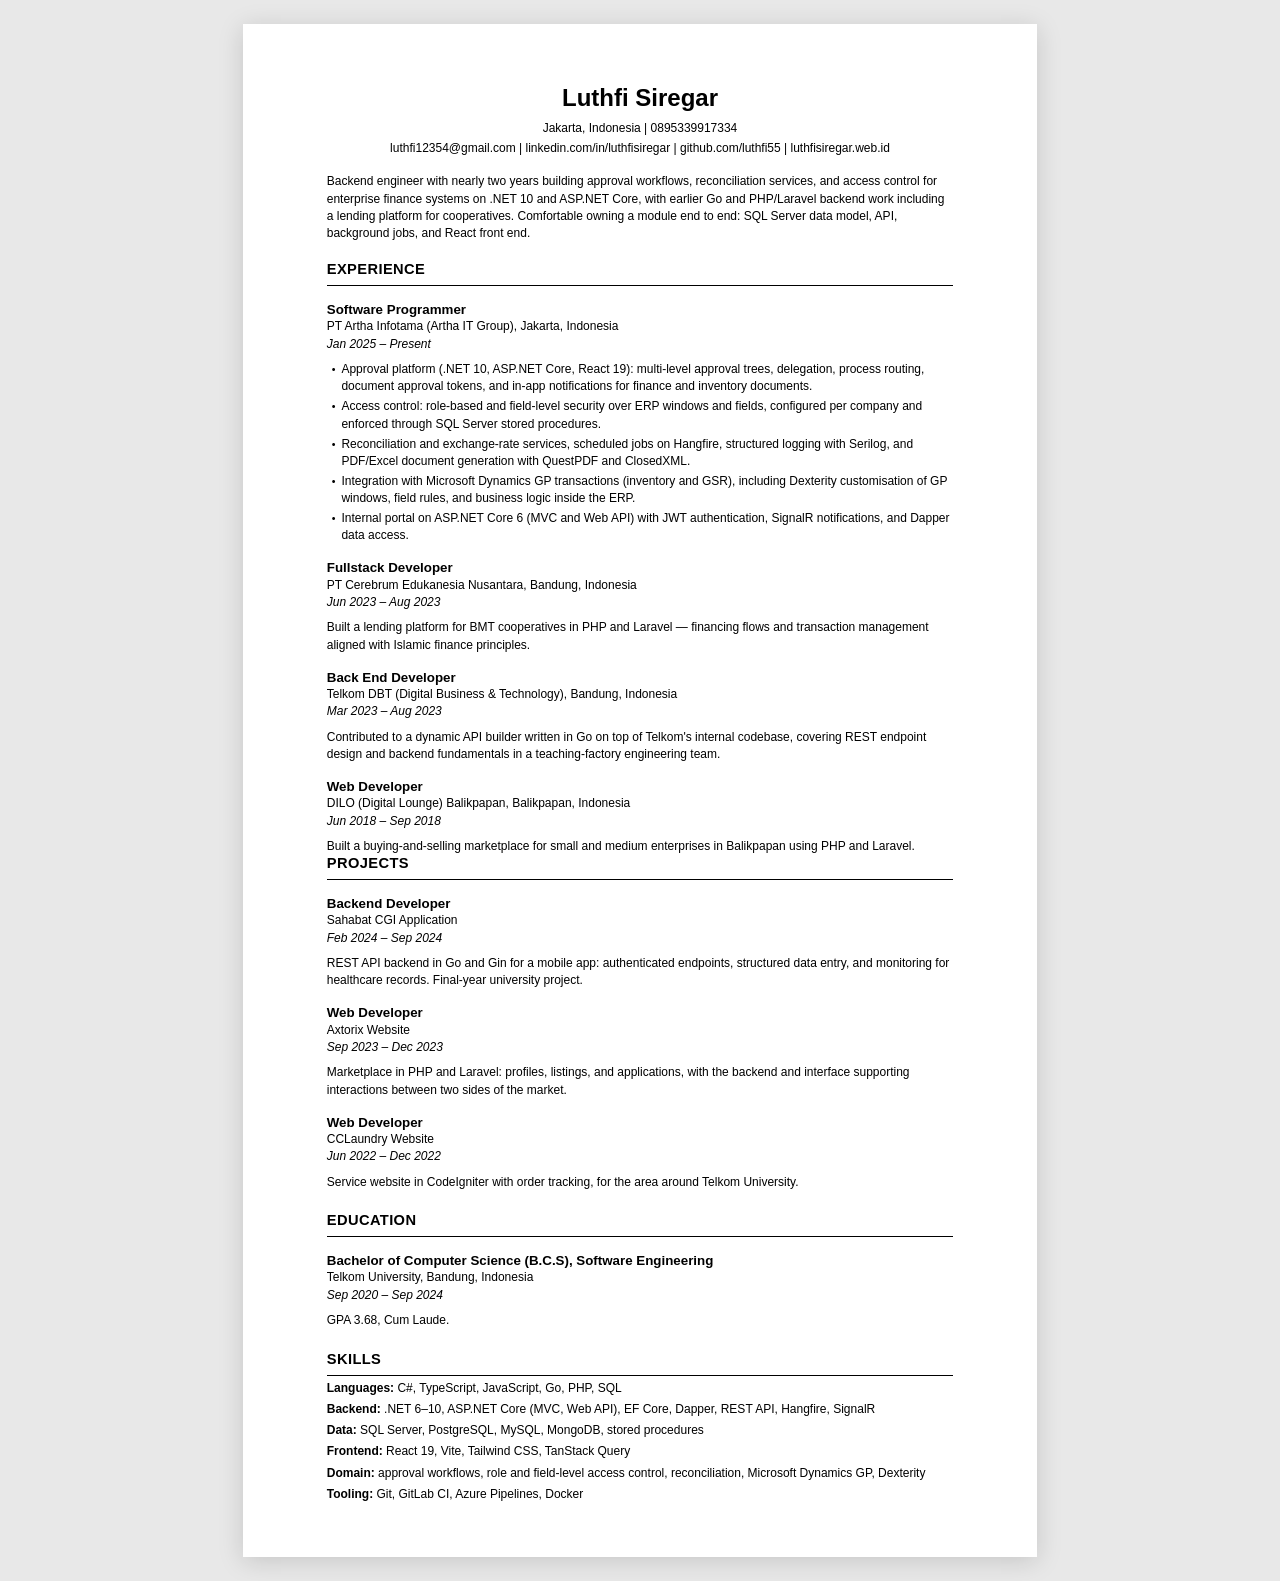
==== cv-fintech.html @ eb21c662 "feat: add CV source and PDFs (general + fintech variant)" ====
<!doctype html>
<html lang="en">
<head>
<meta charset="utf-8">
<title>Luthfi Siregar — CV (Backend / Fintech)</title>
<link rel="stylesheet" href="cv.css">
</head>
<body>
<div class="page">

  <h1>Luthfi Siregar</h1>
  <div class="contact">
    <div>Jakarta, Indonesia | 0895339917334</div>
    <div>luthfi12354@gmail.com | linkedin.com/in/luthfisiregar | github.com/luthfi55 | luthfisiregar.web.id</div>
  </div>

  <p class="summary">Backend engineer with nearly two years building approval workflows, reconciliation services, and access control for enterprise finance systems on .NET 10 and ASP.NET Core, with earlier Go and PHP/Laravel backend work including a lending platform for cooperatives. Comfortable owning a module end to end: SQL Server data model, API, background jobs, and React front end.</p>

  <h2>Experience</h2>

  <div class="item">
    <div class="role">Software Programmer</div>
    <div class="org">PT Artha Infotama (Artha IT Group), Jakarta, Indonesia</div>
    <div class="when">Jan 2025 – Present</div>
    <div class="desc">
      <ul>
        <li>Approval platform (.NET 10, ASP.NET Core, React 19): multi-level approval trees, delegation, process routing, document approval tokens, and in-app notifications for finance and inventory documents.</li>
        <li>Access control: role-based and field-level security over ERP windows and fields, configured per company and enforced through SQL Server stored procedures.</li>
        <li>Reconciliation and exchange-rate services, scheduled jobs on Hangfire, structured logging with Serilog, and PDF/Excel document generation with QuestPDF and ClosedXML.</li>
        <li>Integration with Microsoft Dynamics GP transactions (inventory and GSR), including Dexterity customisation of GP windows, field rules, and business logic inside the ERP.</li>
        <li>Internal portal on ASP.NET Core 6 (MVC and Web API) with JWT authentication, SignalR notifications, and Dapper data access.</li>
      </ul>
    </div>
  </div>

  <div class="item">
    <div class="role">Fullstack Developer</div>
    <div class="org">PT Cerebrum Edukanesia Nusantara, Bandung, Indonesia</div>
    <div class="when">Jun 2023 – Aug 2023</div>
    <p class="desc">Built a lending platform for BMT cooperatives in PHP and Laravel — financing flows and transaction management aligned with Islamic finance principles.</p>
  </div>

  <div class="item">
    <div class="role">Back End Developer</div>
    <div class="org">Telkom DBT (Digital Business &amp; Technology), Bandung, Indonesia</div>
    <div class="when">Mar 2023 – Aug 2023</div>
    <p class="desc">Contributed to a dynamic API builder written in Go on top of Telkom's internal codebase, covering REST endpoint design and backend fundamentals in a teaching-factory engineering team.</p>
  </div>

  <div class="item">
    <div class="role">Web Developer</div>
    <div class="org">DILO (Digital Lounge) Balikpapan, Balikpapan, Indonesia</div>
    <div class="when">Jun 2018 – Sep 2018</div>
    <p class="desc">Built a buying-and-selling marketplace for small and medium enterprises in Balikpapan using PHP and Laravel.</p>
  </div>

  <h2 class="brk">Projects</h2>

  <div class="item">
    <div class="role">Backend Developer</div>
    <div class="org">Sahabat CGI Application</div>
    <div class="when">Feb 2024 – Sep 2024</div>
    <p class="desc">REST API backend in Go and Gin for a mobile app: authenticated endpoints, structured data entry, and monitoring for healthcare records. Final-year university project.</p>
  </div>

  <div class="item">
    <div class="role">Web Developer</div>
    <div class="org">Axtorix Website</div>
    <div class="when">Sep 2023 – Dec 2023</div>
    <p class="desc">Marketplace in PHP and Laravel: profiles, listings, and applications, with the backend and interface supporting interactions between two sides of the market.</p>
  </div>

  <div class="item">
    <div class="role">Web Developer</div>
    <div class="org">CCLaundry Website</div>
    <div class="when">Jun 2022 – Dec 2022</div>
    <p class="desc">Service website in CodeIgniter with order tracking, for the area around Telkom University.</p>
  </div>

  <h2>Education</h2>

  <div class="item">
    <div class="role">Bachelor of Computer Science (B.C.S), Software Engineering</div>
    <div class="org">Telkom University, Bandung, Indonesia</div>
    <div class="when">Sep 2020 – Sep 2024</div>
    <p class="desc">GPA 3.68, Cum Laude.</p>
  </div>

  <h2>Skills</h2>

  <p class="skill"><b>Languages:</b> C#, TypeScript, JavaScript, Go, PHP, SQL</p>
  <p class="skill"><b>Backend:</b> .NET 6–10, ASP.NET Core (MVC, Web API), EF Core, Dapper, REST API, Hangfire, SignalR</p>
  <p class="skill"><b>Data:</b> SQL Server, PostgreSQL, MySQL, MongoDB, stored procedures</p>
  <p class="skill"><b>Frontend:</b> React 19, Vite, Tailwind CSS, TanStack Query</p>
  <p class="skill"><b>Domain:</b> approval workflows, role and field-level access control, reconciliation, Microsoft Dynamics GP, Dexterity</p>
  <p class="skill"><b>Tooling:</b> Git, GitLab CI, Azure Pipelines, Docker</p>

</div>
</body>
</html>
---- cv.css ----
@page{size:A4;margin:44pt 62.7pt 40pt}
*{margin:0;padding:0;box-sizing:border-box}
html{-webkit-print-color-adjust:exact}
body{font-family:Arial,Helvetica,sans-serif;font-size:9pt;line-height:13pt;color:#000}
.page{position:relative}
@media screen{body{background:#e8e8e8;padding:24px 0}
  .page{width:210mm;min-height:297mm;padding:44pt 62.7pt 40pt;background:#fff;margin:0 auto;box-shadow:0 4px 24px rgba(0,0,0,.15)}}
@media print{body{background:none;padding:0}.page{width:auto;min-height:0;padding:0;background:none;box-shadow:none;margin:0}}

h1{font-size:18pt;line-height:22pt;font-weight:700;text-align:center}
.contact{text-align:center;margin-top:6pt}
.contact div + div{margin-top:2pt}
.summary{margin-top:12pt}

h2{font-size:11pt;font-weight:700;letter-spacing:.3pt;text-transform:uppercase;
   margin-top:16pt;padding-bottom:5pt;border-bottom:.8pt solid #000;break-after:avoid}
h2:first-of-type{margin-top:14pt}

.item{margin-top:11pt;break-inside:avoid}
.item:first-of-type{margin-top:9pt}
.role{font-size:10pt;font-weight:700;line-height:13pt}
.org{line-height:13pt}
.when{font-style:italic;line-height:13pt}
.desc{margin-top:6pt}
.desc ul{margin:4pt 0 0 11pt;padding:0}
.desc li{margin-top:2pt}
.desc li::marker{content:"•  ";font-size:8pt}

.skill{margin-top:3pt}
.skill:first-of-type{margin-top:7pt}
.skill b{font-weight:700}
a{color:#000;text-decoration:none}

.brk{break-before:page;margin-top:0}
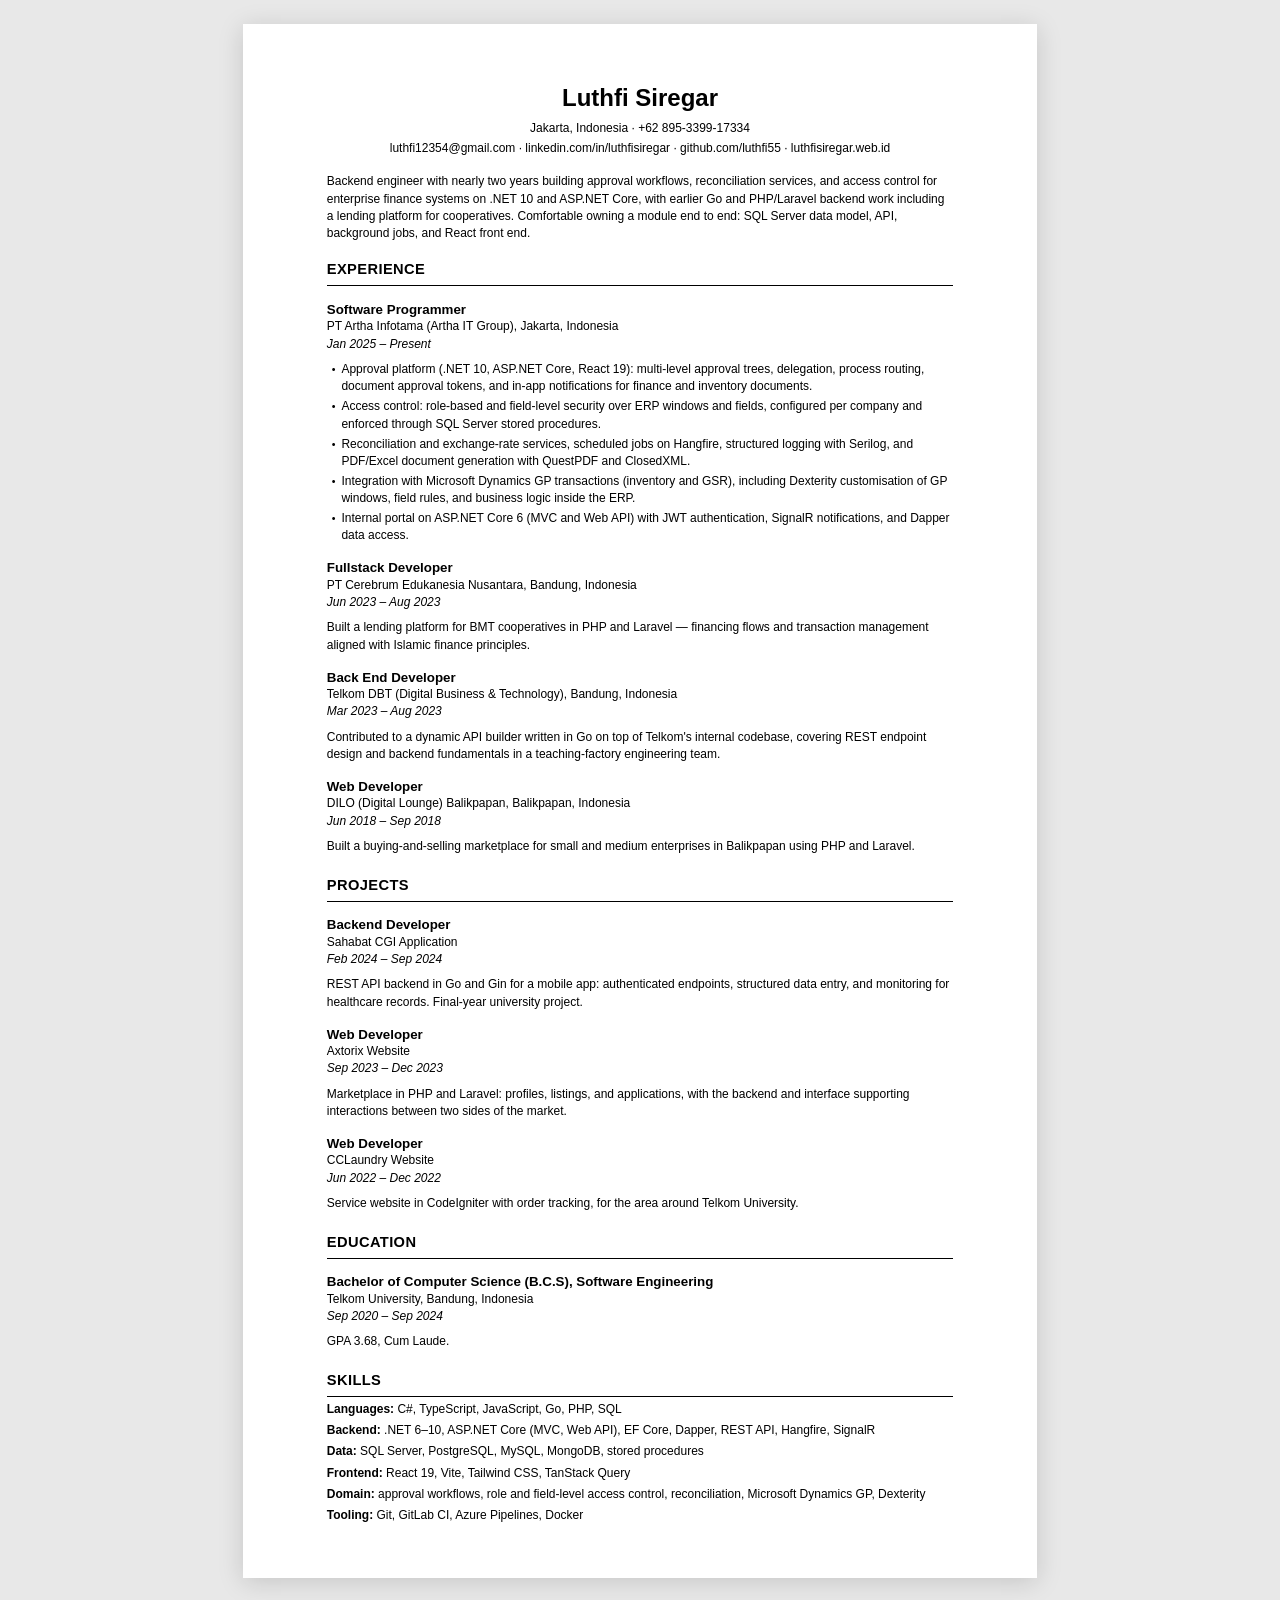
==== commit 1792e390: "Redesign homepage (bento grid) + fix 12-digit phone everywhere - index.html: new bento design (Space" ====
--- a/cv-fintech.html
+++ b/cv-fintech.html
@@ -2,7 +2,10 @@
 <html lang="en">
 <head>
 <meta charset="utf-8">
+<meta name="viewport" content="width=device-width,initial-scale=1">
 <title>Luthfi Siregar — CV (Backend / Fintech)</title>
+<meta name="description" content="Luthfi Siregar — Backend Engineer, Jakarta. Approval workflows, reconciliation, access control on .NET 10 / ASP.NET Core.">
+<link rel="canonical" href="https://luthfisiregar.web.id/cv-fintech.html">
 <link rel="stylesheet" href="cv.css">
 </head>
 <body>
@@ -10,8 +13,8 @@
 
   <h1>Luthfi Siregar</h1>
   <div class="contact">
-    <div>Jakarta, Indonesia | 0895339917334</div>
-    <div>luthfi12354@gmail.com | linkedin.com/in/luthfisiregar | github.com/luthfi55 | luthfisiregar.web.id</div>
+    <div>Jakarta, Indonesia · <a href="tel:+62895339917334">+62 895-3399-17334</a></div>
+    <div><a href="mailto:luthfi12354@gmail.com">luthfi12354@gmail.com</a> · <a href="https://www.linkedin.com/in/luthfisiregar">linkedin.com/in/luthfisiregar</a> · <a href="https://github.com/luthfi55">github.com/luthfi55</a> · <a href="https://luthfisiregar.web.id">luthfisiregar.web.id</a></div>
   </div>
 
   <p class="summary">Backend engineer with nearly two years building approval workflows, reconciliation services, and access control for enterprise finance systems on .NET 10 and ASP.NET Core, with earlier Go and PHP/Laravel backend work including a lending platform for cooperatives. Comfortable owning a module end to end: SQL Server data model, API, background jobs, and React front end.</p>
--- a/cv.css
+++ b/cv.css
@@ -31,4 +31,9 @@
 .skill b{font-weight:700}
 a{color:#000;text-decoration:none}
 
-.brk{break-before:page;margin-top:0}
+@media screen and (max-width:820px){
+  body{padding:12px 0}
+  .page{width:auto;min-height:0;padding:24px 18px;margin:0 10px;box-shadow:none}
+  h1{font-size:16pt;line-height:20pt}
+}
+@media print{.brk{break-before:page;margin-top:0}}
